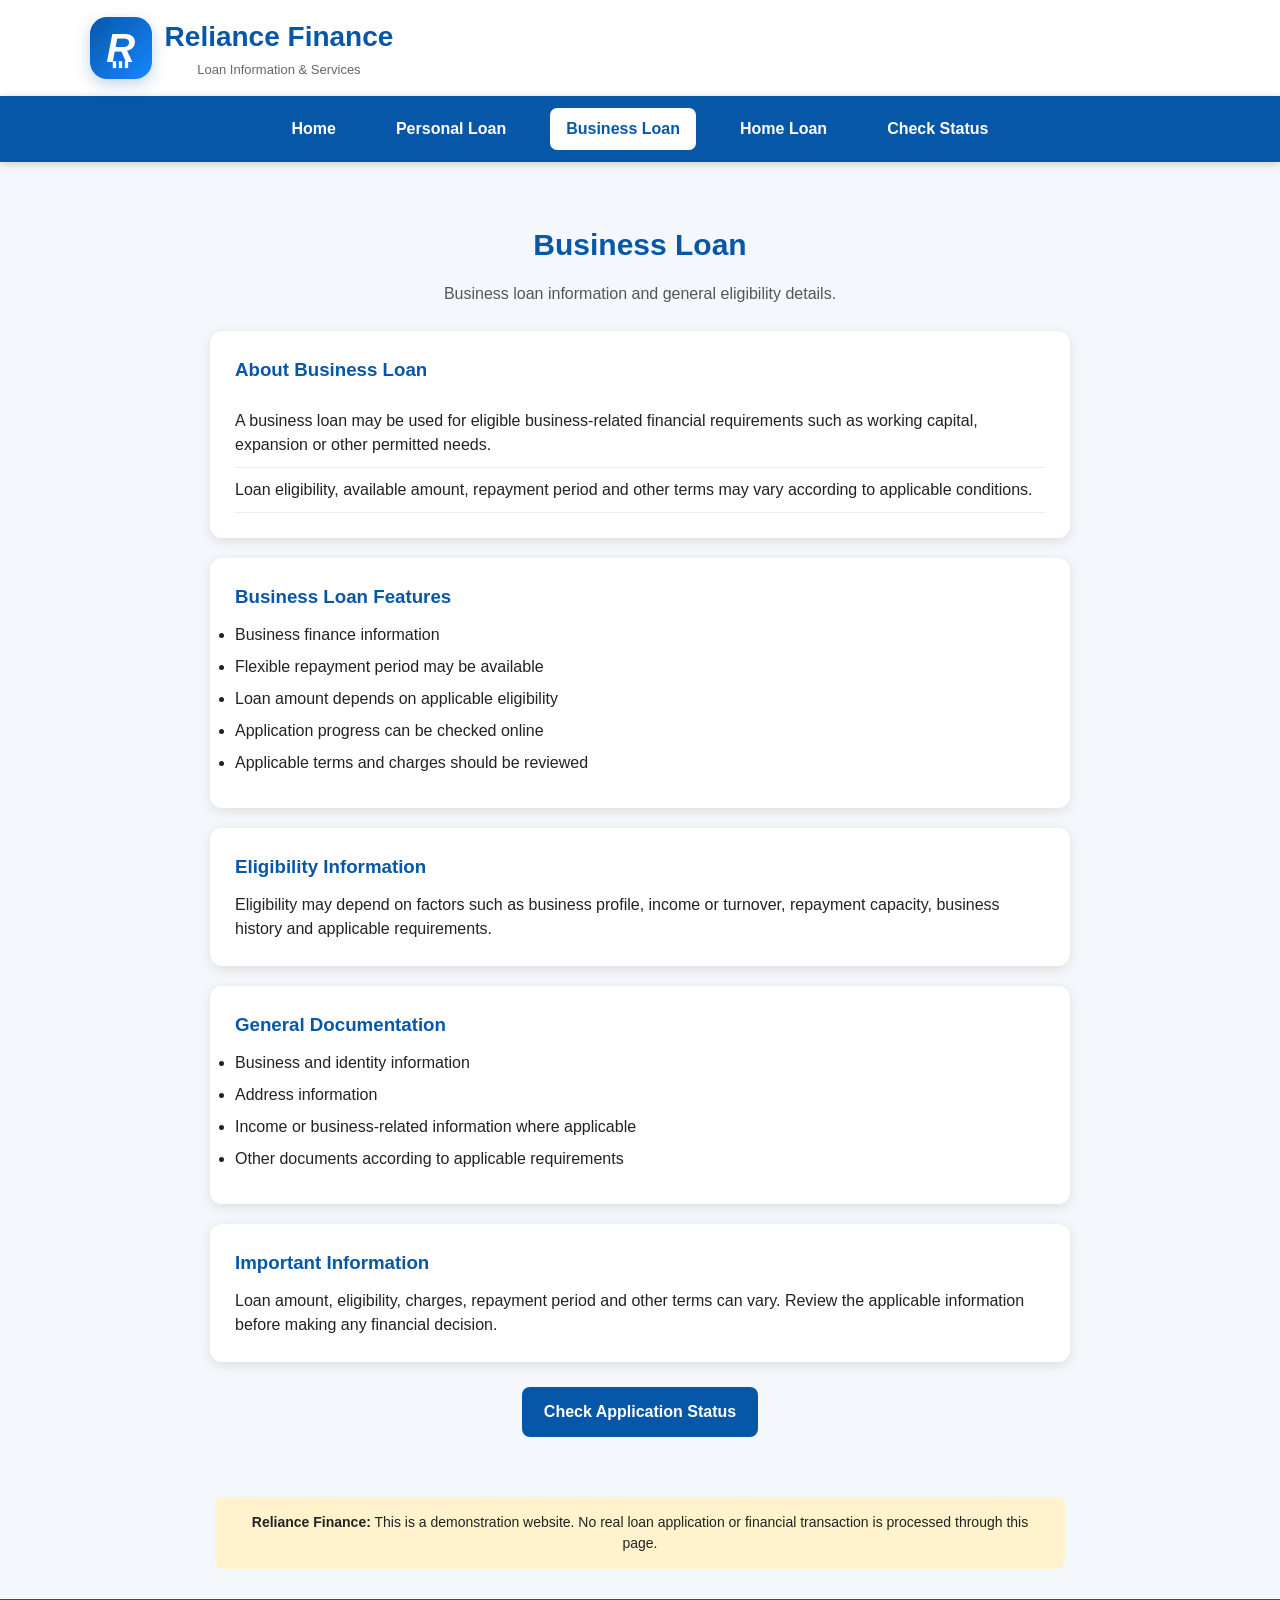
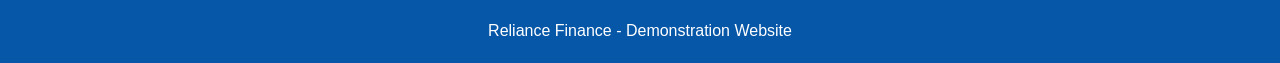
==== business-loan.html @ 9a964d07 "Add files via upload" ====
<!DOCTYPE html>
<html lang="en">

<head>
    <meta charset="UTF-8">
    <meta name="viewport" content="width=device-width, initial-scale=1.0">

    <title>Business Loan - Reliance Finance</title>

    <link rel="stylesheet" href="style.css">
</head>

<body>

<header class="top-header">

    <div class="logo-area">

        <div class="finance-logo">
            <span>R</span>
            <small>▮▮▮</small>
        </div>

        <div>
            <h1>Reliance Finance </h1>
            <p>Loan Information & Services</p>
        </div>

    </div>

</header>


<nav class="main-nav">

    <a href="index.html">Home</a>

    <a href="personal-loan.html">
        Personal Loan
    </a>

    <a href="business-loan.html" class="active">
        Business Loan
    </a>

    <a href="home-loan.html">
        Home Loan
    </a>

    <a href="status.html">
        Check Status
    </a>

</nav>


<section class="loan-page">

    <h2>Business Loan</h2>

    <p>
        Business loan information and general eligibility details.
    </p>


    <div class="loan-info">

        <h3>About Business Loan</h3>

        <p>
            A business loan may be used for eligible
            business-related financial requirements such as
            working capital, expansion or other permitted needs.
        </p>

        <p>
            Loan eligibility, available amount, repayment
            period and other terms may vary according to
            applicable conditions.
        </p>

    </div>


    <div class="info-section">

        <h3>Business Loan Features</h3>

        <ul>

            <li>
                Business finance information
            </li>

            <li>
                Flexible repayment period may be available
            </li>

            <li>
                Loan amount depends on applicable eligibility
            </li>

            <li>
                Application progress can be checked online
            </li>

            <li>
                Applicable terms and charges should be reviewed
            </li>

        </ul>

    </div>


    <div class="info-section">

        <h3>Eligibility Information</h3>

        <p>
            Eligibility may depend on factors such as business
            profile, income or turnover, repayment capacity,
            business history and applicable requirements.
        </p>

    </div>


    <div class="info-section">

        <h3>General Documentation</h3>

        <ul>

            <li>
                Business and identity information
            </li>

            <li>
                Address information
            </li>

            <li>
                Income or business-related information where applicable
            </li>

            <li>
                Other documents according to applicable requirements
            </li>

        </ul>

    </div>


    <div class="info-section">

        <h3>Important Information</h3>

        <p>
            Loan amount, eligibility, charges, repayment
            period and other terms can vary. Review the
            applicable information before making any financial
            decision.
        </p>

    </div>


    <a href="status.html" class="loan-btn">
        Check Application Status
    </a>

</section>


<section class="admin-notice">

    <p>

        <b>Reliance Finance:</b>

        This is a demonstration website.
        No real loan application or financial transaction
        is processed through this page.

    </p>

</section>


<footer>

    <p>
        Reliance Finance - Demonstration Website
    </p>

</footer>


<script src="script.js"></script>

</body>

</html>
---- style.css ----
/* ==================================================
   FINANCE DEMO - COMPLETE STYLE.CSS
   ================================================== */

* {
    margin: 0;
    padding: 0;
    box-sizing: border-box;
}

body {
    font-family: Arial, sans-serif;
    background: #f4f8fc;
    color: #222;
    line-height: 1.5;
}


/* ==================================================
   COMMON HEADER
   ================================================== */

header {
    background: #0757a8;
    color: white;
    text-align: center;
    padding: 22px 15px;
}

header h1 {
    margin-bottom: 5px;
}

header p {
    font-size: 15px;
}


/* ==================================================
   NEW HOME HEADER
   ================================================== */

.top-header {
    background: white;
    padding: 16px 7%;
    color: #0757a8;
    box-shadow: 0 2px 10px rgba(0, 0, 0, 0.08);
}

.logo-area {
    display: flex;
    align-items: center;
    gap: 13px;
}

.logo-area h1 {
    margin: 0;
    font-size: 28px;
}

.logo-area p {
    margin-top: 2px;
    color: #666;
    font-size: 13px;
}


/* ==================================================
   CUSTOM R LOGO
   ================================================== */

.finance-logo {
    width: 62px;
    height: 62px;
    border-radius: 17px;
    background: linear-gradient(135deg, #0757a8, #1687ff);
    color: white;
    display: flex;
    align-items: center;
    justify-content: center;
    position: relative;
    box-shadow: 0 5px 15px rgba(7, 87, 168, 0.25);
}

.finance-logo span {
    font-size: 40px;
    font-weight: bold;
    font-style: italic;
}

.finance-logo small {
    position: absolute;
    bottom: 7px;
    font-size: 9px;
    letter-spacing: 1px;
}


/* ==================================================
   NAVIGATION
   ================================================== */

nav {
    background: white;
    padding: 15px;
    display: flex;
    justify-content: center;
    align-items: center;
    gap: 25px;
    flex-wrap: wrap;
    box-shadow: 0 2px 8px #ccc;
}

nav a {
    text-decoration: none;
    color: #0757a8;
    font-weight: bold;
}

nav a:hover {
    color: #043d76;
}


/* NEW HOME NAV */

.main-nav {
    background: #0757a8;
    padding: 12px 15px;
    display: flex;
    justify-content: center;
    align-items: center;
    gap: 28px;
    flex-wrap: wrap;
}

.main-nav a {
    color: white;
    text-decoration: none;
    font-weight: bold;
    padding: 9px 16px;
    border-radius: 7px;
    transition: 0.3s;
}

.main-nav a:hover,
.main-nav a.active {
    background: white;
    color: #0757a8;
}


/* ==================================================
   HOME HERO
   ================================================== */

.hero-new {
    min-height: 390px;
    padding: 60px 9%;
    display: flex;
    justify-content: space-between;
    align-items: center;
    gap: 40px;
    color: white;

    /* Circle removed */
    background: linear-gradient(
        135deg,
        #0757a8,
        #1687ff
    );

    overflow: hidden;
}

.hero-content {
    max-width: 600px;
}

.welcome-text {
    font-size: 17px;
    letter-spacing: 2px;
    font-weight: bold;
    opacity: 0.95;
}

.hero-content h2 {
    font-size: 58px;
    line-height: 1.1;
    margin: 8px 0 15px;
}

.hero-content p {
    font-size: 20px;
    max-width: 520px;
    margin-bottom: 28px;
}

.hero-button {
    display: inline-block;
    background: white;
    color: #0757a8;
    padding: 14px 25px;
    border-radius: 9px;
    text-decoration: none;
    font-weight: bold;
    font-size: 16px;
    box-shadow: 0 5px 15px rgba(0, 0, 0, 0.15);
    transition: 0.3s;
}

.hero-button:hover {
    transform: translateY(-2px);
}


/* ==================================================
   HERO VISUAL
   ================================================== */

.hero-visual {
    position: relative;
    width: 390px;
    height: 260px;
    flex-shrink: 0;
}

.loan-icon {
    position: absolute;
    right: 45px;
    bottom: 10px;

    width: 145px;
    height: 145px;

    border-radius: 50%;

    background: linear-gradient(
        145deg,
        #ffffff,
        #dceeff
    );

    color: #0757a8;

    display: flex;
    align-items: center;
    justify-content: center;

    font-size: 75px;
    font-weight: bold;

    box-shadow: 0 15px 30px rgba(0, 0, 0, 0.18);
}

.house-icon {
    position: absolute;
    left: 15px;
    bottom: 30px;

    font-size: 100px;

    filter: drop-shadow(
        0 8px 8px rgba(0, 0, 0, 0.2)
    );
}

.document-icon {
    position: absolute;
    right: 0;
    top: 0;

    background: white;
    color: #0757a8;

    width: 150px;
    height: 115px;

    border-radius: 12px;

    display: flex;
    align-items: center;
    justify-content: center;

    font-weight: bold;
    font-size: 24px;

    box-shadow: 0 10px 25px rgba(0, 0, 0, 0.18);
}


/* ==================================================
   HOME LOAN CARDS
   ================================================== */

.loan-cards-new {
    max-width: 1200px;
    margin: 35px auto;
    padding: 0 20px;

    display: grid;
    grid-template-columns: repeat(3, 1fr);
    gap: 25px;
}

.loan-card-new {
    background: white;

    padding: 25px;

    border-radius: 15px;

    display: flex;
    align-items: flex-start;
    gap: 18px;

    box-shadow: 0 5px 20px rgba(0, 0, 0, 0.08);

    border: 1px solid #e7edf4;

    transition: 0.3s;
}

.loan-card-new:hover {
    transform: translateY(-5px);

    box-shadow:
        0 10px 25px rgba(0, 0, 0, 0.12);
}

.card-icon {
    width: 58px;
    height: 58px;

    min-width: 58px;

    border-radius: 50%;

    display: flex;
    align-items: center;
    justify-content: center;

    font-size: 27px;
}

.personal-icon {
    background: #e4f0ff;
}

.business-icon {
    background: #e3f8ed;
}

.home-icon {
    background: #fff0df;
}

.loan-card-new h3 {
    color: #0757a8;
    margin-bottom: 8px;
}

.loan-card-new p {
    color: #667085;
    font-size: 14px;
    margin-bottom: 12px;
}

.loan-card-new a {
    color: #0757a8;
    text-decoration: none;
    font-weight: bold;
}


/* ==================================================
   FEATURES
   ================================================== */

.features-section {
    max-width: 1200px;
    margin: 25px auto 40px;
    padding: 22px;

    background: #edf6ff;

    border: 1px solid #d7e9fa;
    border-radius: 16px;

    display: grid;
    grid-template-columns: repeat(4, 1fr);
    gap: 20px;
}

.feature {
    display: flex;
    align-items: center;
    gap: 13px;

    padding: 10px;

    border-right: 1px solid #c9def1;
}

.feature:last-child {
    border-right: none;
}

.feature strong {
    font-size: 28px;
}

.feature h3 {
    color: #0757a8;
    font-size: 15px;
}

.feature p {
    color: #667085;
    font-size: 12px;
}


/* ==================================================
   OLD HOME ELEMENTS
   ================================================== */

.hero {
    background: #0757a8;
    color: white;

    text-align: center;

    padding: 65px 20px;
}

.hero h2 {
    font-size: 34px;
    margin-bottom: 12px;
}

.hero p {
    margin-bottom: 25px;
}

.btn {
    display: inline-block;

    background: white;
    color: #0757a8;

    padding: 12px 25px;

    border-radius: 7px;

    text-decoration: none;

    font-weight: bold;
}

.loans {
    max-width: 1000px;

    margin: 40px auto;

    padding: 20px;

    display: grid;

    grid-template-columns:
        repeat(auto-fit, minmax(220px, 1fr));

    gap: 20px;
}

.card {
    background: white;

    padding: 25px;

    border-radius: 12px;

    box-shadow: 0 3px 12px #ddd;
}

.card h3 {
    color: #0757a8;
    margin-bottom: 10px;
}

.card p {
    margin-bottom: 15px;
}

.card a {
    color: #0757a8;

    font-weight: bold;

    text-decoration: none;
}


/* ==================================================
   STATUS PAGE
   ================================================== */

.status-section {
    max-width: 650px;

    margin: 45px auto;

    padding: 20px;
}

.status-box {
    background: #ffffff;

    padding: 30px;

    border-radius: 16px;

    box-shadow:
        0 8px 30px rgba(0, 0, 0, 0.10);
}

.status-box h2 {
    color: #0757a8;

    font-size: 28px;

    margin-bottom: 8px;

    text-align: center;
}

.status-box > p {
    color: #666;

    text-align: center;
}

.status-box input {
    width: 100%;

    height: 50px;

    margin: 18px 0 12px;

    padding: 13px;

    font-size: 16px;

    border: 1px solid #d5dbe3;

    border-radius: 8px;

    outline: none;
}

.status-box input:focus {
    border-color: #0757a8;

    box-shadow:
        0 0 4px #b7d7f5;
}

.status-box button {
    width: 100%;

    height: 50px;

    border: none;

    background: #0757a8;

    color: white;

    font-size: 16px;

    font-weight: bold;

    border-radius: 8px;

    cursor: pointer;
}

.status-box button:hover {
    background: #064582;
}


/* ==================================================
   STATUS CARD
   ================================================== */

.status-card {
    margin-top: 25px;

    background: #ffffff;

    border-radius: 18px;

    padding: 0;

    overflow: hidden;

    box-shadow:
        0 8px 30px rgba(0, 0, 0, 0.12);

    border: 1px solid #e3e8ef;
}

.status-header {
    background:
        linear-gradient(
            135deg,
            #0757a8,
            #1687ff
        );

    color: white;

    padding: 22px;

    display: flex;

    justify-content: space-between;

    align-items: center;

    gap: 15px;
}

.status-header h3 {
    color: white;

    font-size: 25px;

    margin: 3px 0 0;
}

.small-label {
    font-size: 12px;

    opacity: 0.85;

    text-transform: uppercase;
}

.status-badge {
    background: white;

    color: #0757a8;

    padding: 8px 12px;

    border-radius: 20px;

    font-size: 12px;

    font-weight: bold;

    white-space: nowrap;
}


/* ==================================================
   APPLICATION PROGRESS
   ================================================== */

.progress-section {
    padding: 22px;

    background: #f8fbff;
}

.progress-title {
    display: flex;

    justify-content: space-between;

    align-items: center;

    color: #0757a8;

    font-weight: bold;

    margin-bottom: 10px;
}

.progress-title b {
    font-size: 21px;
}

.progress-box {
    width: 100%;

    height: 38px;

    background: #e4eaf1;

    border-radius: 30px;

    overflow: hidden;
}

.progress-bar {
    height: 100%;

    background:
        linear-gradient(
            90deg,
            #0757a8,
            #1687ff,
            #00b894
        );

    color: white;

    text-align: center;

    line-height: 38px;

    font-weight: bold;

    border-radius: 30px;

    min-width: 40px;

    transition:
        width 0.7s ease;
}


/* ==================================================
   STATUS DETAILS
   ================================================== */

.status-details {
    padding: 22px;

    display: grid;

    grid-template-columns:
        repeat(2, 1fr);

    gap: 14px;
}

.status-section-title {
    font-size: 17px;

    font-weight: bold;

    color: #0757a8;

    margin-bottom: 14px;
}

.detail-item {
    background: #f7f9fc;

    border: 1px solid #e5eaf0;

    border-radius: 10px;

    padding: 14px;
}

.detail-item span,
.detail-row span,
.charge-row span {
    display: block;

    color: #777;

    font-size: 13px;

    margin-bottom: 5px;
}

.detail-item b,
.detail-row b,
.charge-row b {
    color: #222;

    font-size: 15px;
}


/* ==================================================
   CHARGE DETAILS
   ================================================== */

.charge-box {
    margin: 0 22px 20px;

    padding: 20px;

    background: #f8fbff;

    border: 1px solid #dce9f7;

    border-radius: 12px;
}

.charge-row {
    display: flex;

    justify-content: space-between;

    align-items: center;

    padding: 10px 0;

    border-bottom: 1px solid #e3e8ef;
}

.charge-row:last-of-type {
    border-bottom: none;
}


/* CHARGE AMOUNT */

.charge-amount-box {
    margin-top: 15px;

    padding: 16px 18px;

    background:
        linear-gradient(
            135deg,
            #f4f8ff,
            #eef6ff
        );

    border: 1px solid #d7e7f8;

    border-radius: 12px;

    display: flex;

    justify-content: space-between;

    align-items: center;

    gap: 15px;
}

.charge-amount-box span {
    color: #666;

    font-size: 14px;

    font-weight: bold;
}

.charge-amount-box strong {
    color: #0757a8;

    font-size: 22px;

    font-weight: bold;
}


/* CHARGE DESCRIPTION */

.charge-description {
    margin-top: 15px;

    padding: 15px;

    background: #f4f8ff;

    border-left: 4px solid #0757a8;

    border-radius: 8px;
}

.charge-description strong {
    display: block;

    color: #0757a8;

    margin-bottom: 6px;
}

.charge-description p {
    margin: 0;

    color: #555;

    font-size: 14px;

    line-height: 1.5;
}


/* ==================================================
   IDENTITY DETAILS
   ================================================== */

.identity-details,
.bank-details {
    margin: 0 22px 20px;

    padding: 20px;

    background: #ffffff;

    border: 1px solid #e5eaf0;

    border-radius: 12px;
}

.detail-row {
    display: flex;

    justify-content: space-between;

    align-items: center;

    gap: 15px;

    padding: 11px 0;

    border-bottom:
        1px solid #edf0f3;
}

.detail-row:last-child {
    border-bottom: none;
}


/* ==================================================
   ACCOUNT INFORMATION
   ================================================== */

.payment-info-box {
    margin-top: 18px;

    padding: 16px;

    background: #f4f8ff;

    border: 1px solid #d8e7f7;

    border-left: 4px solid #0757a8;

    border-radius: 9px;
}

.payment-info-box strong {
    display: block;

    color: #0757a8;

    margin-bottom: 6px;
}

.payment-info-box p {
    margin: 0;

    color: #555;

    font-size: 13px;

    line-height: 1.5;
}

.status-demo-text {
    text-align: center;

    color: #777;

    font-size: 12px;

    margin: 15px 0;
}

.status-error {
    color: #d63031;

    text-align: center;

    margin-top: 15px;

    font-weight: bold;
}


/* ==================================================
   LOAN PAGES
   ================================================== */

.loan-page {
    max-width: 900px;

    margin: 40px auto;

    padding: 20px;

    text-align: center;
}

.loan-page h2 {
    color: #0757a8;

    margin-bottom: 15px;

    font-size: 30px;
}

.loan-page > p {
    margin-bottom: 25px;

    color: #555;
}

.loan-info {
    background: white;

    padding: 25px;

    border-radius: 12px;

    box-shadow:
        0 3px 12px #ddd;

    text-align: left;
}

.loan-info h3 {
    color: #0757a8;

    margin-bottom: 15px;
}

.loan-info p {
    padding: 10px 0;

    border-bottom: 1px solid #eee;
}

.info-section {
    background: white;

    margin-top: 20px;

    padding: 25px;

    border-radius: 12px;

    text-align: left;

    box-shadow:
        0 3px 12px #ddd;
}

.info-section h3 {
    color: #0757a8;

    margin-bottom: 12px;
}

.info-section li {
    margin: 8px 0;
}

.loan-btn {
    display: inline-block;

    margin-top: 25px;

    padding: 13px 22px;

    background: #0757a8;

    color: white;

    text-decoration: none;

    border-radius: 8px;

    font-weight: bold;
}


/* ==================================================
   ADMIN PANEL
   ================================================== */

.admin-section {
    max-width: 850px;

    margin: 40px auto;

    padding: 20px;
}

.admin-box {
    background: #ffffff;

    padding: 30px;

    border-radius: 12px;

    box-shadow:
        0 3px 15px #d9d9d9;
}

.admin-box h2 {
    text-align: center;

    color: #0757a8;

    margin-bottom: 25px;
}

.admin-box label {
    display: block;

    margin-top: 16px;

    margin-bottom: 7px;

    font-weight: bold;

    color: #333;
}

.admin-box input,
.admin-box select {
    width: 100%;

    padding: 13px;

    border: 1px solid #cfcfcf;

    border-radius: 7px;

    font-size: 15px;

    outline: none;

    background: #fff;
}

.admin-box input:focus,
.admin-box select:focus {
    border-color: #0757a8;

    box-shadow:
        0 0 4px #b7d7f5;
}

.admin-box small {
    display: block;

    margin-top: 6px;

    color: #666;
}

.admin-box button[type="submit"] {
    width: 100%;

    margin-top: 28px;

    padding: 14px;

    border: none;

    border-radius: 7px;

    background: #0757a8;

    color: white;

    font-size: 16px;

    font-weight: bold;

    cursor: pointer;
}

.admin-box button[type="submit"]:hover {
    background: #064582;
}


/* CUSTOMER RECORD */

.customer-record {
    background: #f4f7fb;

    padding: 18px;

    margin-bottom: 18px;

    border-radius: 10px;

    border-left:
        4px solid #0757a8;
}

.customer-record p {
    margin: 7px 0;
}

.customer-record hr {
    border: 0;

    border-top:
        1px solid #ddd;

    margin: 15px 0;
}


/* EDIT BUTTON */

.edit-customer-btn {
    width: 100%;

    margin-top: 15px;

    padding: 12px;

    border: none;

    border-radius: 7px;

    background: #0757a8;

    color: white;

    font-weight: bold;

    cursor: pointer;
}

.edit-customer-btn:hover {
    background: #064582;
}


/* ADMIN SUBTITLE */

.admin-subtitle {
    color: #0757a8;

    margin-top: 30px;

    margin-bottom: 10px;

    border-bottom:
        1px solid #ddd;

    padding-bottom: 10px;
}


/* ==================================================
   DEMO NOTICE
   ================================================== */

.admin-notice {
    max-width: 850px;

    margin: 20px auto;

    padding: 15px 20px;

    background: #fff3cd;

    border-radius: 8px;

    text-align: center;

    font-size: 14px;
}


/* ==================================================
   FOOTER
   ================================================== */

footer {
    background: #0757a8;

    color: white;

    text-align: center;

    padding: 20px;

    margin-top: 30px;
}


/* ==================================================
   RESPONSIVE - TABLET
   ================================================== */

@media (max-width: 800px) {

    .hero-new {
        flex-direction: column;

        text-align: center;

        padding: 50px 20px;
    }

    .hero-content p {
        margin-left: auto;
        margin-right: auto;
    }

    .hero-visual {
        transform: scale(0.8);

        margin-top: -15px;
    }

    .loan-cards-new {
        grid-template-columns: 1fr;
    }

    .features-section {
        grid-template-columns: 1fr 1fr;
    }

    .feature {
        border-right: none;

        border-bottom:
            1px solid #c9def1;
    }

    .feature:last-child {
        border-bottom: none;
    }
}


/* ==================================================
   RESPONSIVE - MOBILE
   ================================================== */

@media (max-width: 600px) {

    header {
        padding: 18px 12px;
    }

    header h1 {
        font-size: 25px;
    }


    /* HEADER */

    .top-header {
        padding: 14px;
    }

    .logo-area {
        gap: 10px;
    }

    .logo-area h1 {
        font-size: 21px;
    }

    .logo-area p {
        font-size: 12px;
    }


    /* LOGO */

    .finance-logo {
        width: 50px;
        height: 50px;
    }

    .finance-logo span {
        font-size: 32px;
    }

    .finance-logo small {
        font-size: 7px;

        bottom: 5px;
    }


    /* NAV */

    .main-nav {
        gap: 5px;

        padding: 9px 5px;
    }

    .main-nav a {
        font-size: 12px;

        padding: 7px 8px;
    }


    /* HERO */

    .hero-new {
        min-height: auto;

        padding: 45px 18px 25px;
    }

    .hero-content h2 {
        font-size: 38px;
    }

    .hero-content p {
        font-size: 16px;
    }

    .welcome-text {
        font-size: 14px;
    }


    /* HERO VISUAL */

    .hero-visual {
        width: 310px;

        height: 210px;

        transform: scale(0.72);

        margin-top: -20px;

        margin-bottom: -25px;
    }


    /* LOAN CARDS */

    .loan-cards-new {
        margin: 20px auto;

        padding: 0 14px;
    }

    .loan-card-new {
        padding: 20px;
    }


    /* FEATURES */

    .features-section {
        grid-template-columns: 1fr;

        margin: 20px 14px 30px;

        padding: 15px;
    }

    .feature {
        border-bottom:
            1px solid #c9def1;

        padding: 12px 5px;
    }

    .feature:last-child {
        border-bottom: none;
    }


    /* STATUS */

    .status-section {
        margin: 20px auto;

        padding: 12px;
    }

    .status-box {
        padding: 20px 15px;
    }

    .status-box h2 {
        font-size: 23px;
    }


    .status-card {
        border-radius: 14px;
    }

    .status-header {
        padding: 18px;

        align-items: flex-start;

        flex-direction: column;
    }

    .status-header h3 {
        font-size: 22px;
    }

    .status-badge {
        font-size: 11px;
    }

    .progress-section {
        padding: 18px;
    }

    .status-details {
        padding: 18px;

        grid-template-columns: 1fr;
    }

    .charge-box,
    .identity-details,
    .bank-details {
        margin-left: 18px;

        margin-right: 18px;
    }

    .detail-row {
        display: block;
    }

    .detail-row b {
        display: block;

        margin-top: 4px;
    }

    .charge-row {
        display: block;
    }

    .charge-row b {
        display: block;

        margin-top: 4px;
    }

    .charge-amount-box {
        padding: 14px;
    }

    .charge-amount-box strong {
        font-size: 19px;
    }


    /* LOAN PAGES */

    .loan-page {
        margin: 20px auto;

        padding: 15px;
    }

    .loan-page h2 {
        font-size: 25px;
    }

    .loan-info,
    .info-section {
        padding: 20px 15px;
    }


    /* ADMIN */

    .admin-section {
        margin: 20px auto;

        padding: 12px;
    }

    .admin-box {
        padding: 20px 15px;
    }

    .admin-box h2 {
        font-size: 21px;
    }


    /* NOTICE */

    .admin-notice {
        margin: 15px 12px;
    }
}


/* ==================================================
   END OF STYLE.CSS
   ================================================== */
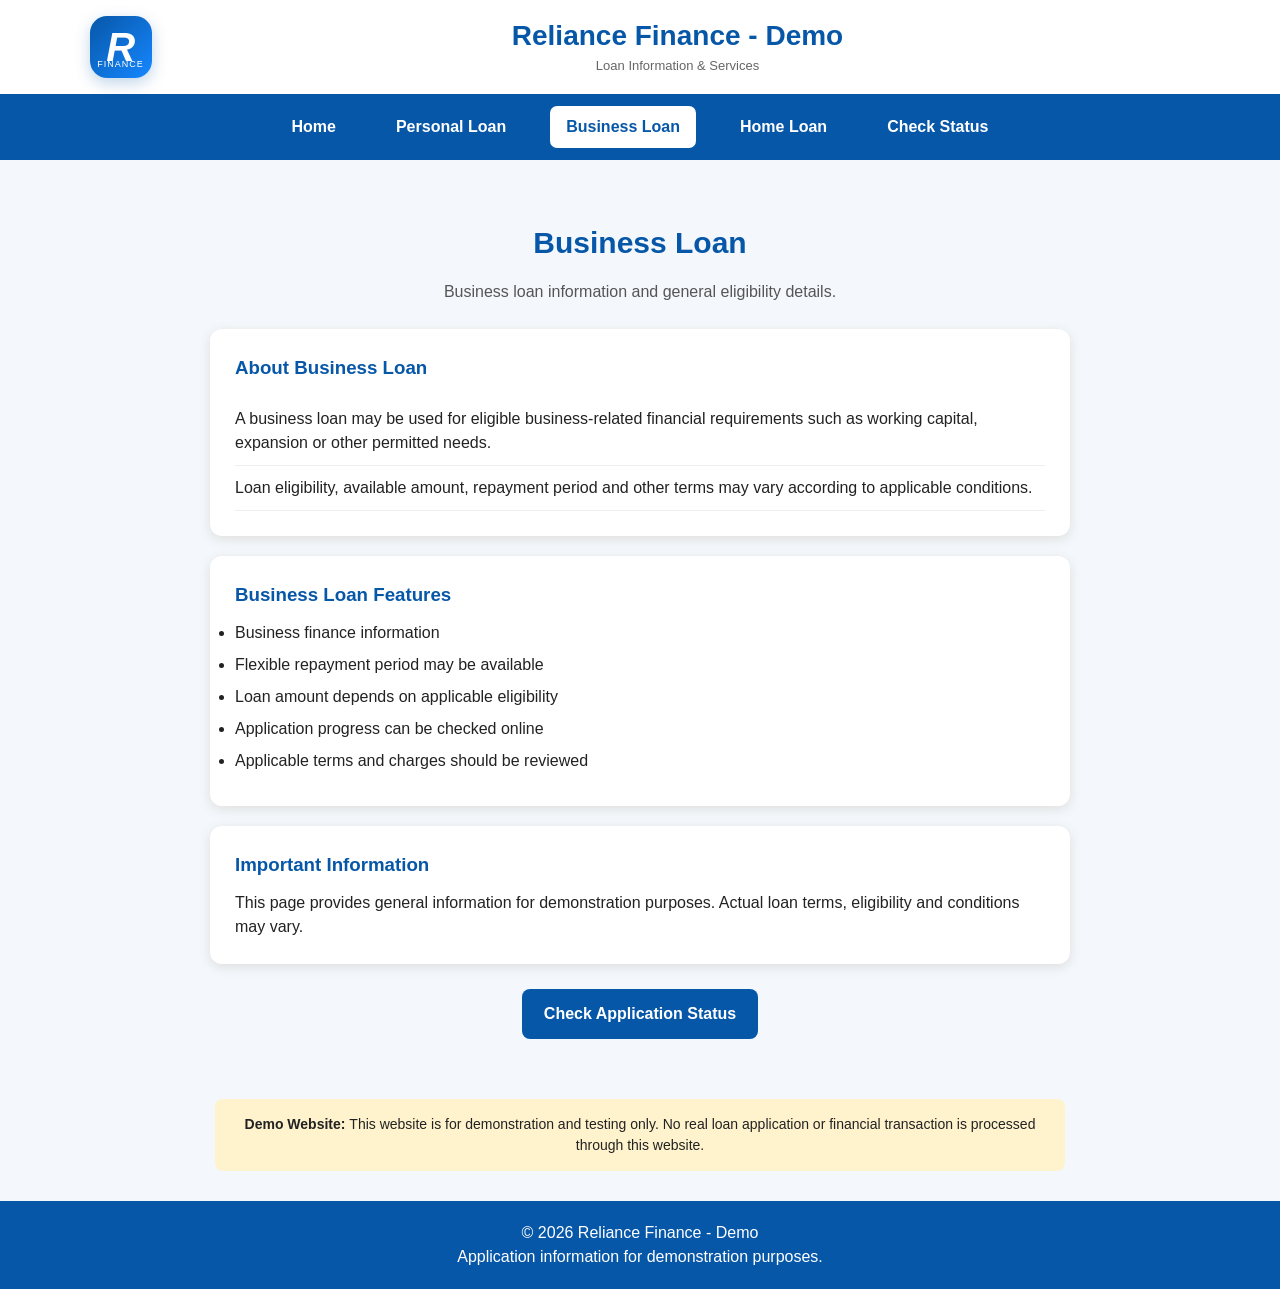
==== commit 2a957d35: "Add files via upload" ====
--- a/business-loan.html
+++ b/business-loan.html
@@ -2,15 +2,26 @@
 <html lang="en">
 
 <head>
+
     <meta charset="UTF-8">
-    <meta name="viewport" content="width=device-width, initial-scale=1.0">
-
-    <title>Business Loan - Reliance Finance</title>
-
-    <link rel="stylesheet" href="style.css">
+
+    <meta name="viewport"
+          content="width=device-width, initial-scale=1.0">
+
+    <title>Business Loan - Reliance Finance Demo</title>
+
+    <link rel="stylesheet"
+          href="style.css">
+
 </head>
 
+
 <body>
+
+
+<!-- =========================================
+     HEADER
+========================================= -->
 
 <header class="top-header">
 
@@ -18,28 +29,57 @@
 
         <div class="finance-logo">
             <span>R</span>
-            <small>▮▮▮</small>
+            <small>FINANCE</small>
         </div>
 
-        <div>
-            <h1>Reliance Finance </h1>
-            <p>Loan Information & Services</p>
+
+        <div class="logo-text">
+
+            <h1>
+                Reliance Finance - Demo
+            </h1>
+
+            <p>
+                Loan Information &amp; Services
+            </p>
+
         </div>
 
+
+        <!-- MOBILE MENU -->
+
+        <button
+            class="menu-btn"
+            id="menuBtn"
+            type="button"
+            aria-label="Open Menu">
+
+            ☰
+
+        </button>
+
     </div>
 
 </header>
 
 
-<nav class="main-nav">
-
-    <a href="index.html">Home</a>
+
+<!-- =========================================
+     NAVIGATION
+========================================= -->
+
+<nav class="main-nav" id="mainNav">
+
+    <a href="index.html">
+        Home
+    </a>
 
     <a href="personal-loan.html">
         Personal Loan
     </a>
 
-    <a href="business-loan.html" class="active">
+    <a href="business-loan.html"
+       class="active">
         Business Loan
     </a>
 
@@ -54,37 +94,65 @@
 </nav>
 
 
-<section class="loan-page">
-
-    <h2>Business Loan</h2>
+
+<!-- =========================================
+     BUSINESS LOAN PAGE
+========================================= -->
+
+<main class="loan-page">
+
+
+    <h2>
+        Business Loan
+    </h2>
+
 
     <p>
-        Business loan information and general eligibility details.
+        Business loan information and general
+        eligibility details.
     </p>
 
 
-    <div class="loan-info">
-
-        <h3>About Business Loan</h3>
+
+    <!-- =====================================
+         ABOUT BUSINESS LOAN
+    ====================================== -->
+
+    <section class="loan-info">
+
+        <h3>
+            About Business Loan
+        </h3>
+
 
         <p>
             A business loan may be used for eligible
-            business-related financial requirements such as
-            working capital, expansion or other permitted needs.
+            business-related financial requirements
+            such as working capital, expansion or
+            other permitted needs.
         </p>
 
+
         <p>
-            Loan eligibility, available amount, repayment
-            period and other terms may vary according to
-            applicable conditions.
+            Loan eligibility, available amount,
+            repayment period and other terms may
+            vary according to applicable conditions.
         </p>
 
-    </div>
-
-
-    <div class="info-section">
-
-        <h3>Business Loan Features</h3>
+    </section>
+
+
+
+    <!-- =====================================
+         BUSINESS LOAN FEATURES
+    ====================================== -->
+
+    <section class="info-section">
+
+        <h3>
+            Business Loan Features
+        </h3>
+
 
         <ul>
 
@@ -110,96 +178,93 @@
 
         </ul>
 
-    </div>
-
-
-    <div class="info-section">
-
-        <h3>Eligibility Information</h3>
+    </section>
+
+
+
+    <!-- =====================================
+         IMPORTANT INFORMATION
+    ====================================== -->
+
+    <section class="info-section">
+
+        <h3>
+            Important Information
+        </h3>
+
 
         <p>
-            Eligibility may depend on factors such as business
-            profile, income or turnover, repayment capacity,
-            business history and applicable requirements.
+            This page provides general information
+            for demonstration purposes. Actual loan
+            terms, eligibility and conditions may vary.
         </p>
 
-    </div>
-
-
-    <div class="info-section">
-
-        <h3>General Documentation</h3>
-
-        <ul>
-
-            <li>
-                Business and identity information
-            </li>
-
-            <li>
-                Address information
-            </li>
-
-            <li>
-                Income or business-related information where applicable
-            </li>
-
-            <li>
-                Other documents according to applicable requirements
-            </li>
-
-        </ul>
-
-    </div>
-
-
-    <div class="info-section">
-
-        <h3>Important Information</h3>
-
-        <p>
-            Loan amount, eligibility, charges, repayment
-            period and other terms can vary. Review the
-            applicable information before making any financial
-            decision.
-        </p>
-
-    </div>
-
-
-    <a href="status.html" class="loan-btn">
+    </section>
+
+
+
+    <!-- =====================================
+         STATUS BUTTON
+    ====================================== -->
+
+    <a
+        href="status.html"
+        class="loan-btn">
+
         Check Application Status
-    </a>
-
-</section>
-
-
-<section class="admin-notice">
+
+    </a>
+
+
+</main>
+
+
+
+<!-- =========================================
+     DEMO NOTICE
+========================================= -->
+
+<div class="admin-notice">
+
+    <strong>
+        Demo Website:
+    </strong>
+
+    This website is for demonstration and
+    testing only. No real loan application
+    or financial transaction is processed
+    through this website.
+
+</div>
+
+
+
+<!-- =========================================
+     FOOTER
+========================================= -->
+
+<footer>
 
     <p>
-
-        <b>Reliance Finance:</b>
-
-        This is a demonstration website.
-        No real loan application or financial transaction
-        is processed through this page.
-
+        © 2026 Reliance Finance - Demo
     </p>
 
-</section>
-
-
-<footer>
-
     <p>
-        Reliance Finance - Demonstration Website
+        Application information for
+        demonstration purposes.
     </p>
 
 </footer>
 
 
+
+<!-- =========================================
+     JAVASCRIPT
+========================================= -->
+
 <script src="script.js"></script>
 
+
 </body>
 
 </html>
--- a/style.css
+++ b/style.css
@@ -1,6 +1,7 @@
 /* ==================================================
-   FINANCE DEMO - COMPLETE STYLE.CSS
-   ================================================== */
+   RELIANCE FINANCE - DEMO
+   COMPLETE RESPONSIVE STYLE.CSS
+================================================== */
 
 * {
     margin: 0;
@@ -8,17 +9,25 @@
     box-sizing: border-box;
 }
 
+html {
+    width: 100%;
+    overflow-x: hidden;
+}
+
 body {
+    width: 100%;
+    min-height: 100vh;
     font-family: Arial, sans-serif;
     background: #f4f8fc;
     color: #222;
     line-height: 1.5;
+    overflow-x: hidden;
 }
 
 
 /* ==================================================
    COMMON HEADER
-   ================================================== */
+================================================== */
 
 header {
     background: #0757a8;
@@ -37,49 +46,67 @@
 
 
 /* ==================================================
-   NEW HOME HEADER
-   ================================================== */
+   TOP HEADER
+================================================== */
 
 .top-header {
+    width: 100%;
     background: white;
     padding: 16px 7%;
     color: #0757a8;
-    box-shadow: 0 2px 10px rgba(0, 0, 0, 0.08);
+    box-shadow: 0 2px 10px rgba(0,0,0,.08);
 }
 
 .logo-area {
+    width: 100%;
     display: flex;
     align-items: center;
     gap: 13px;
 }
 
+.logo-text {
+    flex: 1;
+}
+
 .logo-area h1 {
     margin: 0;
     font-size: 28px;
+    line-height: 1.2;
 }
 
 .logo-area p {
-    margin-top: 2px;
+    margin-top: 3px;
     color: #666;
     font-size: 13px;
 }
 
 
 /* ==================================================
-   CUSTOM R LOGO
-   ================================================== */
+   LOGO
+================================================== */
 
 .finance-logo {
     width: 62px;
     height: 62px;
+    min-width: 62px;
     border-radius: 17px;
-    background: linear-gradient(135deg, #0757a8, #1687ff);
+
+    background: linear-gradient(
+        135deg,
+        #0757a8,
+        #1687ff
+    );
+
     color: white;
+
     display: flex;
     align-items: center;
     justify-content: center;
+
     position: relative;
-    box-shadow: 0 5px 15px rgba(7, 87, 168, 0.25);
+
+    box-shadow:
+        0 5px 15px rgba(7,87,168,.25);
 }
 
 .finance-logo span {
@@ -97,50 +124,64 @@
 
 
 /* ==================================================
+   HAMBURGER BUTTON
+================================================== */
+
+.menu-btn {
+    display: none;
+
+    width: 52px;
+    height: 52px;
+
+    border: none;
+    border-radius: 8px;
+
+    background: #0757a8;
+    color: white;
+
+    font-size: 31px;
+    line-height: 1;
+
+    cursor: pointer;
+
+    align-items: center;
+    justify-content: center;
+}
+
+
+/* ==================================================
    NAVIGATION
-   ================================================== */
-
-nav {
-    background: white;
-    padding: 15px;
+================================================== */
+
+.main-nav {
+    width: 100%;
+
+    background: #0757a8;
+
+    padding: 12px 15px;
+
     display: flex;
     justify-content: center;
     align-items: center;
-    gap: 25px;
-    flex-wrap: wrap;
-    box-shadow: 0 2px 8px #ccc;
-}
-
-nav a {
-    text-decoration: none;
-    color: #0757a8;
-    font-weight: bold;
-}
-
-nav a:hover {
-    color: #043d76;
-}
-
-
-/* NEW HOME NAV */
-
-.main-nav {
-    background: #0757a8;
-    padding: 12px 15px;
-    display: flex;
-    justify-content: center;
-    align-items: center;
+
     gap: 28px;
+
     flex-wrap: wrap;
 }
 
 .main-nav a {
     color: white;
     text-decoration: none;
-    font-weight: bold;
+
+    font-weight: bold;
+
     padding: 9px 16px;
+
     border-radius: 7px;
-    transition: 0.3s;
+
+    transition: .3s;
+
+    white-space: nowrap;
 }
 
 .main-nav a:hover,
@@ -151,24 +192,30 @@
 
 
 /* ==================================================
-   HOME HERO
-   ================================================== */
+   HERO
+================================================== */
 
 .hero-new {
+    width: 100%;
+
     min-height: 390px;
+
     padding: 60px 9%;
+
     display: flex;
     justify-content: space-between;
     align-items: center;
+
     gap: 40px;
+
     color: white;
 
-    /* Circle removed */
-    background: linear-gradient(
-        135deg,
-        #0757a8,
-        #1687ff
-    );
+    background:
+        linear-gradient(
+            135deg,
+            #0757a8,
+            #1687ff
+        );
 
     overflow: hidden;
 }
@@ -181,32 +228,43 @@
     font-size: 17px;
     letter-spacing: 2px;
     font-weight: bold;
-    opacity: 0.95;
+    opacity: .95;
 }
 
 .hero-content h2 {
     font-size: 58px;
     line-height: 1.1;
+
     margin: 8px 0 15px;
 }
 
 .hero-content p {
     font-size: 20px;
+
     max-width: 520px;
+
     margin-bottom: 28px;
 }
 
 .hero-button {
     display: inline-block;
+
     background: white;
     color: #0757a8;
+
     padding: 14px 25px;
+
     border-radius: 9px;
+
     text-decoration: none;
+
     font-weight: bold;
     font-size: 16px;
-    box-shadow: 0 5px 15px rgba(0, 0, 0, 0.15);
-    transition: 0.3s;
+
+    box-shadow:
+        0 5px 15px rgba(0,0,0,.15);
+
+    transition: .3s;
 }
 
 .hero-button:hover {
@@ -216,17 +274,20 @@
 
 /* ==================================================
    HERO VISUAL
-   ================================================== */
+================================================== */
 
 .hero-visual {
     position: relative;
+
     width: 390px;
     height: 260px;
+
     flex-shrink: 0;
 }
 
 .loan-icon {
     position: absolute;
+
     right: 45px;
     bottom: 10px;
 
@@ -235,11 +296,12 @@
 
     border-radius: 50%;
 
-    background: linear-gradient(
-        145deg,
-        #ffffff,
-        #dceeff
-    );
+    background:
+        linear-gradient(
+            145deg,
+            #fff,
+            #dceeff
+        );
 
     color: #0757a8;
 
@@ -250,23 +312,27 @@
     font-size: 75px;
     font-weight: bold;
 
-    box-shadow: 0 15px 30px rgba(0, 0, 0, 0.18);
+    box-shadow:
+        0 15px 30px rgba(0,0,0,.18);
 }
 
 .house-icon {
     position: absolute;
+
     left: 15px;
     bottom: 30px;
 
     font-size: 100px;
 
-    filter: drop-shadow(
-        0 8px 8px rgba(0, 0, 0, 0.2)
-    );
+    filter:
+        drop-shadow(
+            0 8px 8px rgba(0,0,0,.2)
+        );
 }
 
 .document-icon {
     position: absolute;
+
     right: 0;
     top: 0;
 
@@ -285,21 +351,28 @@
     font-weight: bold;
     font-size: 24px;
 
-    box-shadow: 0 10px 25px rgba(0, 0, 0, 0.18);
-}
-
-
-/* ==================================================
-   HOME LOAN CARDS
-   ================================================== */
+    box-shadow:
+        0 10px 25px rgba(0,0,0,.18);
+}
+
+
+/* ==================================================
+   LOAN CARDS
+================================================== */
 
 .loan-cards-new {
+    width: 100%;
     max-width: 1200px;
+
     margin: 35px auto;
+
     padding: 0 20px;
 
     display: grid;
-    grid-template-columns: repeat(3, 1fr);
+
+    grid-template-columns:
+        repeat(3, 1fr);
+
     gap: 25px;
 }
 
@@ -311,21 +384,24 @@
     border-radius: 15px;
 
     display: flex;
+
     align-items: flex-start;
+
     gap: 18px;
 
-    box-shadow: 0 5px 20px rgba(0, 0, 0, 0.08);
+    box-shadow:
+        0 5px 20px rgba(0,0,0,.08);
 
     border: 1px solid #e7edf4;
 
-    transition: 0.3s;
+    transition: .3s;
 }
 
 .loan-card-new:hover {
     transform: translateY(-5px);
 
     box-shadow:
-        0 10px 25px rgba(0, 0, 0, 0.12);
+        0 10px 25px rgba(0,0,0,.12);
 }
 
 .card-icon {
@@ -362,44 +438,59 @@
 
 .loan-card-new p {
     color: #667085;
+
     font-size: 14px;
+
     margin-bottom: 12px;
 }
 
 .loan-card-new a {
     color: #0757a8;
+
     text-decoration: none;
+
     font-weight: bold;
 }
 
 
 /* ==================================================
    FEATURES
-   ================================================== */
+================================================== */
 
 .features-section {
+    width: calc(100% - 30px);
+
     max-width: 1200px;
+
     margin: 25px auto 40px;
+
     padding: 22px;
 
     background: #edf6ff;
 
     border: 1px solid #d7e9fa;
+
     border-radius: 16px;
 
     display: grid;
-    grid-template-columns: repeat(4, 1fr);
+
+    grid-template-columns:
+        repeat(4, 1fr);
+
     gap: 20px;
 }
 
 .feature {
     display: flex;
+
     align-items: center;
+
     gap: 13px;
 
     padding: 10px;
 
-    border-right: 1px solid #c9def1;
+    border-right:
+        1px solid #c9def1;
 }
 
 .feature:last-child {
@@ -422,11 +513,12 @@
 
 
 /* ==================================================
-   OLD HOME ELEMENTS
-   ================================================== */
+   OLD HOME
+================================================== */
 
 .hero {
     background: #0757a8;
+
     color: white;
 
     text-align: center;
@@ -468,7 +560,7 @@
     display: grid;
 
     grid-template-columns:
-        repeat(auto-fit, minmax(220px, 1fr));
+        repeat(auto-fit, minmax(220px,1fr));
 
     gap: 20px;
 }
@@ -503,9 +595,11 @@
 
 /* ==================================================
    STATUS PAGE
-   ================================================== */
+================================================== */
 
 .status-section {
+    width: 100%;
+
     max-width: 650px;
 
     margin: 45px auto;
@@ -514,14 +608,14 @@
 }
 
 .status-box {
-    background: #ffffff;
+    background: white;
 
     padding: 30px;
 
     border-radius: 16px;
 
     box-shadow:
-        0 8px 30px rgba(0, 0, 0, 0.10);
+        0 8px 30px rgba(0,0,0,.10);
 }
 
 .status-box h2 {
@@ -551,7 +645,8 @@
 
     font-size: 16px;
 
-    border: 1px solid #d5dbe3;
+    border:
+        1px solid #d5dbe3;
 
     border-radius: 8px;
 
@@ -592,23 +687,24 @@
 
 /* ==================================================
    STATUS CARD
-   ================================================== */
+================================================== */
 
 .status-card {
+    width: 100%;
+
     margin-top: 25px;
 
-    background: #ffffff;
+    background: white;
 
     border-radius: 18px;
 
-    padding: 0;
-
     overflow: hidden;
 
     box-shadow:
-        0 8px 30px rgba(0, 0, 0, 0.12);
-
-    border: 1px solid #e3e8ef;
+        0 8px 30px rgba(0,0,0,.12);
+
+    border:
+        1px solid #e3e8ef;
 }
 
 .status-header {
@@ -643,7 +739,7 @@
 .small-label {
     font-size: 12px;
 
-    opacity: 0.85;
+    opacity: .85;
 
     text-transform: uppercase;
 }
@@ -666,8 +762,8 @@
 
 
 /* ==================================================
-   APPLICATION PROGRESS
-   ================================================== */
+   PROGRESS
+================================================== */
 
 .progress-section {
     padding: 22px;
@@ -728,14 +824,13 @@
 
     min-width: 40px;
 
-    transition:
-        width 0.7s ease;
+    transition: width .7s ease;
 }
 
 
 /* ==================================================
    STATUS DETAILS
-   ================================================== */
+================================================== */
 
 .status-details {
     padding: 22px;
@@ -743,7 +838,7 @@
     display: grid;
 
     grid-template-columns:
-        repeat(2, 1fr);
+        repeat(2,1fr);
 
     gap: 14px;
 }
@@ -761,7 +856,8 @@
 .detail-item {
     background: #f7f9fc;
 
-    border: 1px solid #e5eaf0;
+    border:
+        1px solid #e5eaf0;
 
     border-radius: 10px;
 
@@ -791,7 +887,7 @@
 
 /* ==================================================
    CHARGE DETAILS
-   ================================================== */
+================================================== */
 
 .charge-box {
     margin: 0 22px 20px;
@@ -800,7 +896,8 @@
 
     background: #f8fbff;
 
-    border: 1px solid #dce9f7;
+    border:
+        1px solid #dce9f7;
 
     border-radius: 12px;
 }
@@ -814,15 +911,9 @@
 
     padding: 10px 0;
 
-    border-bottom: 1px solid #e3e8ef;
-}
-
-.charge-row:last-of-type {
-    border-bottom: none;
-}
-
-
-/* CHARGE AMOUNT */
+    border-bottom:
+        1px solid #e3e8ef;
+}
 
 .charge-amount-box {
     margin-top: 15px;
@@ -836,7 +927,8 @@
             #eef6ff
         );
 
-    border: 1px solid #d7e7f8;
+    border:
+        1px solid #d7e7f8;
 
     border-radius: 12px;
 
@@ -865,9 +957,6 @@
     font-weight: bold;
 }
 
-
-/* CHARGE DESCRIPTION */
-
 .charge-description {
     margin-top: 15px;
 
@@ -875,7 +964,8 @@
 
     background: #f4f8ff;
 
-    border-left: 4px solid #0757a8;
+    border-left:
+        4px solid #0757a8;
 
     border-radius: 8px;
 }
@@ -900,8 +990,8 @@
 
 
 /* ==================================================
-   IDENTITY DETAILS
-   ================================================== */
+   IDENTITY + BANK
+================================================== */
 
 .identity-details,
 .bank-details {
@@ -909,9 +999,10 @@
 
     padding: 20px;
 
-    background: #ffffff;
-
-    border: 1px solid #e5eaf0;
+    background: white;
+
+    border:
+        1px solid #e5eaf0;
 
     border-radius: 12px;
 }
@@ -931,14 +1022,10 @@
         1px solid #edf0f3;
 }
 
-.detail-row:last-child {
-    border-bottom: none;
-}
-
 
 /* ==================================================
    ACCOUNT INFORMATION
-   ================================================== */
+================================================== */
 
 .payment-info-box {
     margin-top: 18px;
@@ -947,9 +1034,11 @@
 
     background: #f4f8ff;
 
-    border: 1px solid #d8e7f7;
-
-    border-left: 4px solid #0757a8;
+    border:
+        1px solid #d8e7f7;
+
+    border-left:
+        4px solid #0757a8;
 
     border-radius: 9px;
 }
@@ -995,9 +1084,11 @@
 
 /* ==================================================
    LOAN PAGES
-   ================================================== */
+================================================== */
 
 .loan-page {
+    width: 100%;
+
     max-width: 900px;
 
     margin: 40px auto;
@@ -1028,8 +1119,7 @@
 
     border-radius: 12px;
 
-    box-shadow:
-        0 3px 12px #ddd;
+    box-shadow: 0 3px 12px #ddd;
 
     text-align: left;
 }
@@ -1043,7 +1133,8 @@
 .loan-info p {
     padding: 10px 0;
 
-    border-bottom: 1px solid #eee;
+    border-bottom:
+        1px solid #eee;
 }
 
 .info-section {
@@ -1057,8 +1148,7 @@
 
     text-align: left;
 
-    box-shadow:
-        0 3px 12px #ddd;
+    box-shadow: 0 3px 12px #ddd;
 }
 
 .info-section h3 {
@@ -1092,9 +1182,11 @@
 
 /* ==================================================
    ADMIN PANEL
-   ================================================== */
+================================================== */
 
 .admin-section {
+    width: 100%;
+
     max-width: 850px;
 
     margin: 40px auto;
@@ -1103,7 +1195,7 @@
 }
 
 .admin-box {
-    background: #ffffff;
+    background: white;
 
     padding: 30px;
 
@@ -1139,7 +1231,8 @@
 
     padding: 13px;
 
-    border: 1px solid #cfcfcf;
+    border:
+        1px solid #cfcfcf;
 
     border-radius: 7px;
 
@@ -1147,7 +1240,7 @@
 
     outline: none;
 
-    background: #fff;
+    background: white;
 }
 
 .admin-box input:focus,
@@ -1188,13 +1281,6 @@
     cursor: pointer;
 }
 
-.admin-box button[type="submit"]:hover {
-    background: #064582;
-}
-
-
-/* CUSTOMER RECORD */
-
 .customer-record {
     background: #f4f7fb;
 
@@ -1221,9 +1307,6 @@
     margin: 15px 0;
 }
 
-
-/* EDIT BUTTON */
-
 .edit-customer-btn {
     width: 100%;
 
@@ -1244,13 +1327,6 @@
     cursor: pointer;
 }
 
-.edit-customer-btn:hover {
-    background: #064582;
-}
-
-
-/* ADMIN SUBTITLE */
-
 .admin-subtitle {
     color: #0757a8;
 
@@ -1267,9 +1343,11 @@
 
 /* ==================================================
    DEMO NOTICE
-   ================================================== */
+================================================== */
 
 .admin-notice {
+    width: calc(100% - 30px);
+
     max-width: 850px;
 
     margin: 20px auto;
@@ -1288,9 +1366,11 @@
 
 /* ==================================================
    FOOTER
-   ================================================== */
+================================================== */
 
 footer {
+    width: 100%;
+
     background: #0757a8;
 
     color: white;
@@ -1304,8 +1384,8 @@
 
 
 /* ==================================================
-   RESPONSIVE - TABLET
-   ================================================== */
+   TABLET
+================================================== */
 
 @media (max-width: 800px) {
 
@@ -1315,6 +1395,10 @@
         text-align: center;
 
         padding: 50px 20px;
+    }
+
+    .hero-content {
+        max-width: 100%;
     }
 
     .hero-content p {
@@ -1323,7 +1407,7 @@
     }
 
     .hero-visual {
-        transform: scale(0.8);
+        transform: scale(.8);
 
         margin-top: -15px;
     }
@@ -1333,7 +1417,8 @@
     }
 
     .features-section {
-        grid-template-columns: 1fr 1fr;
+        grid-template-columns:
+            1fr 1fr;
     }
 
     .feature {
@@ -1350,32 +1435,44 @@
 
 
 /* ==================================================
-   RESPONSIVE - MOBILE
-   ================================================== */
+   MOBILE - HAMBURGER STYLE
+================================================== */
 
 @media (max-width: 600px) {
 
-    header {
-        padding: 18px 12px;
-    }
-
-    header h1 {
-        font-size: 25px;
-    }
-
-
-    /* HEADER */
+    body {
+        width: 100%;
+
+        overflow-x: hidden;
+    }
+
+
+    /* TOP HEADER */
 
     .top-header {
-        padding: 14px;
+        width: 100%;
+
+        padding: 15px 16px;
     }
 
     .logo-area {
+        width: 100%;
+
+        display: flex;
+
+        align-items: center;
+
         gap: 10px;
+    }
+
+    .logo-text {
+        min-width: 0;
     }
 
     .logo-area h1 {
         font-size: 21px;
+
+        white-space: nowrap;
     }
 
     .logo-area p {
@@ -1386,8 +1483,12 @@
     /* LOGO */
 
     .finance-logo {
-        width: 50px;
-        height: 50px;
+        width: 52px;
+        height: 52px;
+
+        min-width: 52px;
+
+        border-radius: 14px;
     }
 
     .finance-logo span {
@@ -1401,85 +1502,187 @@
     }
 
 
-    /* NAV */
+    /* HAMBURGER */
+
+    .menu-btn {
+        display: flex;
+
+        margin-left: auto;
+
+        flex-shrink: 0;
+    }
+
+
+    /* NAV HIDDEN */
 
     .main-nav {
+        display: none;
+
+        width: 100%;
+
+        padding: 8px 12px;
+
+        background: #0757a8;
+
+        flex-direction: column;
+
+        gap: 4px;
+
+        flex-wrap: nowrap;
+    }
+
+
+    /* NAV OPEN */
+
+    .main-nav.menu-open {
+        display: flex;
+    }
+
+    .main-nav a {
+        width: 100%;
+
+        display: block;
+
+        text-align: center;
+
+        padding: 13px 10px;
+
+        margin: 0;
+
+        font-size: 16px;
+
+        line-height: 1.2;
+
+        border-radius: 7px;
+
+        white-space: nowrap;
+    }
+
+    .main-nav a.active {
+        background: white;
+
+        color: #0757a8;
+    }
+
+
+    /* HERO */
+
+    .hero-new {
+        width: 100%;
+
+        min-height: auto;
+
+        padding: 40px 17px 20px;
+
+        display: flex;
+
+        flex-direction: column;
+
+        text-align: center;
+
         gap: 5px;
-
-        padding: 9px 5px;
-    }
-
-    .main-nav a {
-        font-size: 12px;
-
-        padding: 7px 8px;
-    }
-
-
-    /* HERO */
-
-    .hero-new {
-        min-height: auto;
-
-        padding: 45px 18px 25px;
-    }
-
-    .hero-content h2 {
-        font-size: 38px;
-    }
-
-    .hero-content p {
-        font-size: 16px;
+    }
+
+    .hero-content {
+        width: 100%;
+
+        max-width: 100%;
     }
 
     .welcome-text {
         font-size: 14px;
+
+        letter-spacing: 2px;
+    }
+
+    .hero-content h2 {
+        font-size: 37px;
+
+        line-height: 1.12;
+
+        margin: 8px 0 14px;
+    }
+
+    .hero-content p {
+        width: 100%;
+
+        max-width: 100%;
+
+        font-size: 16px;
+
+        line-height: 1.5;
+
+        margin-bottom: 23px;
+    }
+
+    .hero-button {
+        padding: 13px 22px;
+
+        font-size: 16px;
     }
 
 
     /* HERO VISUAL */
 
     .hero-visual {
-        width: 310px;
-
-        height: 210px;
-
-        transform: scale(0.72);
-
-        margin-top: -20px;
-
-        margin-bottom: -25px;
+        width: 300px;
+
+        max-width: 100%;
+
+        height: 190px;
+
+        transform: scale(.68);
+
+        margin-top: -10px;
+
+        margin-bottom: -35px;
     }
 
 
     /* LOAN CARDS */
 
     .loan-cards-new {
+        width: 100%;
+
+        padding: 0 14px;
+
         margin: 20px auto;
 
-        padding: 0 14px;
+        grid-template-columns: 1fr;
+
+        gap: 15px;
     }
 
     .loan-card-new {
-        padding: 20px;
+        width: 100%;
+
+        padding: 18px;
     }
 
 
     /* FEATURES */
 
     .features-section {
+        width: calc(100% - 28px);
+
+        margin: 20px 14px 30px;
+
+        padding: 14px;
+
         grid-template-columns: 1fr;
 
-        margin: 20px 14px 30px;
-
-        padding: 15px;
+        gap: 0;
     }
 
     .feature {
+        width: 100%;
+
+        padding: 12px 5px;
+
+        border-right: none;
+
         border-bottom:
             1px solid #c9def1;
-
-        padding: 12px 5px;
     }
 
     .feature:last-child {
@@ -1490,30 +1693,37 @@
     /* STATUS */
 
     .status-section {
+        width: 100%;
+
         margin: 20px auto;
 
         padding: 12px;
     }
 
     .status-box {
-        padding: 20px 15px;
+        width: 100%;
+
+        padding: 18px 14px;
     }
 
     .status-box h2 {
         font-size: 23px;
     }
 
-
     .status-card {
+        width: 100%;
+
         border-radius: 14px;
     }
 
     .status-header {
-        padding: 18px;
+        padding: 17px;
+
+        flex-direction: column;
 
         align-items: flex-start;
 
-        flex-direction: column;
+        gap: 10px;
     }
 
     .status-header h3 {
@@ -1525,22 +1735,56 @@
     }
 
     .progress-section {
-        padding: 18px;
+        padding: 17px;
+    }
+
+    .progress-box {
+        height: 35px;
+    }
+
+    .progress-bar {
+        line-height: 35px;
     }
 
     .status-details {
-        padding: 18px;
+        width: 100%;
+
+        padding: 17px;
 
         grid-template-columns: 1fr;
     }
+
+
+    /* CHARGE */
 
     .charge-box,
     .identity-details,
     .bank-details {
-        margin-left: 18px;
-
-        margin-right: 18px;
-    }
+        margin-left: 17px;
+
+        margin-right: 17px;
+    }
+
+    .charge-row {
+        display: block;
+    }
+
+    .charge-row b {
+        display: block;
+
+        margin-top: 4px;
+    }
+
+    .charge-amount-box {
+        padding: 14px;
+    }
+
+    .charge-amount-box strong {
+        font-size: 19px;
+    }
+
+
+    /* DETAILS */
 
     .detail-row {
         display: block;
@@ -1550,30 +1794,16 @@
         display: block;
 
         margin-top: 4px;
-    }
-
-    .charge-row {
-        display: block;
-    }
-
-    .charge-row b {
-        display: block;
-
-        margin-top: 4px;
-    }
-
-    .charge-amount-box {
-        padding: 14px;
-    }
-
-    .charge-amount-box strong {
-        font-size: 19px;
+
+        word-break: break-word;
     }
 
 
     /* LOAN PAGES */
 
     .loan-page {
+        width: 100%;
+
         margin: 20px auto;
 
         padding: 15px;
@@ -1585,19 +1815,23 @@
 
     .loan-info,
     .info-section {
-        padding: 20px 15px;
+        padding: 18px 15px;
     }
 
 
     /* ADMIN */
 
     .admin-section {
+        width: 100%;
+
         margin: 20px auto;
 
         padding: 12px;
     }
 
     .admin-box {
+        width: 100%;
+
         padding: 20px 15px;
     }
 
@@ -1605,15 +1839,89 @@
         font-size: 21px;
     }
 
-
-    /* NOTICE */
-
     .admin-notice {
+        width: calc(100% - 24px);
+
         margin: 15px 12px;
     }
-}
-
-
-/* ==================================================
-   END OF STYLE.CSS
-   ================================================== */+
+
+    /* FOOTER */
+
+    footer {
+        width: 100%;
+
+        padding: 18px 12px;
+
+        font-size: 13px;
+    }
+}
+
+
+/* ==================================================
+   VERY SMALL MOBILE
+================================================== */
+
+@media (max-width: 380px) {
+
+    .top-header {
+        padding: 13px 12px;
+    }
+
+    .finance-logo {
+        width: 47px;
+        height: 47px;
+
+        min-width: 47px;
+    }
+
+    .finance-logo span {
+        font-size: 29px;
+    }
+
+    .logo-area h1 {
+        font-size: 18px;
+    }
+
+    .logo-area p {
+        font-size: 11px;
+    }
+
+    .menu-btn {
+        width: 46px;
+        height: 46px;
+
+        font-size: 28px;
+    }
+
+    .main-nav a {
+        font-size: 15px;
+
+        padding: 12px 8px;
+    }
+
+    .hero-new {
+        padding-top: 35px;
+    }
+
+    .hero-content h2 {
+        font-size: 33px;
+    }
+
+    .hero-content p {
+        font-size: 15px;
+    }
+
+    .hero-visual {
+        transform: scale(.60);
+
+        margin-top: -20px;
+
+        margin-bottom: -45px;
+    }
+}
+
+
+/* ==================================================
+   END
+================================================== */
